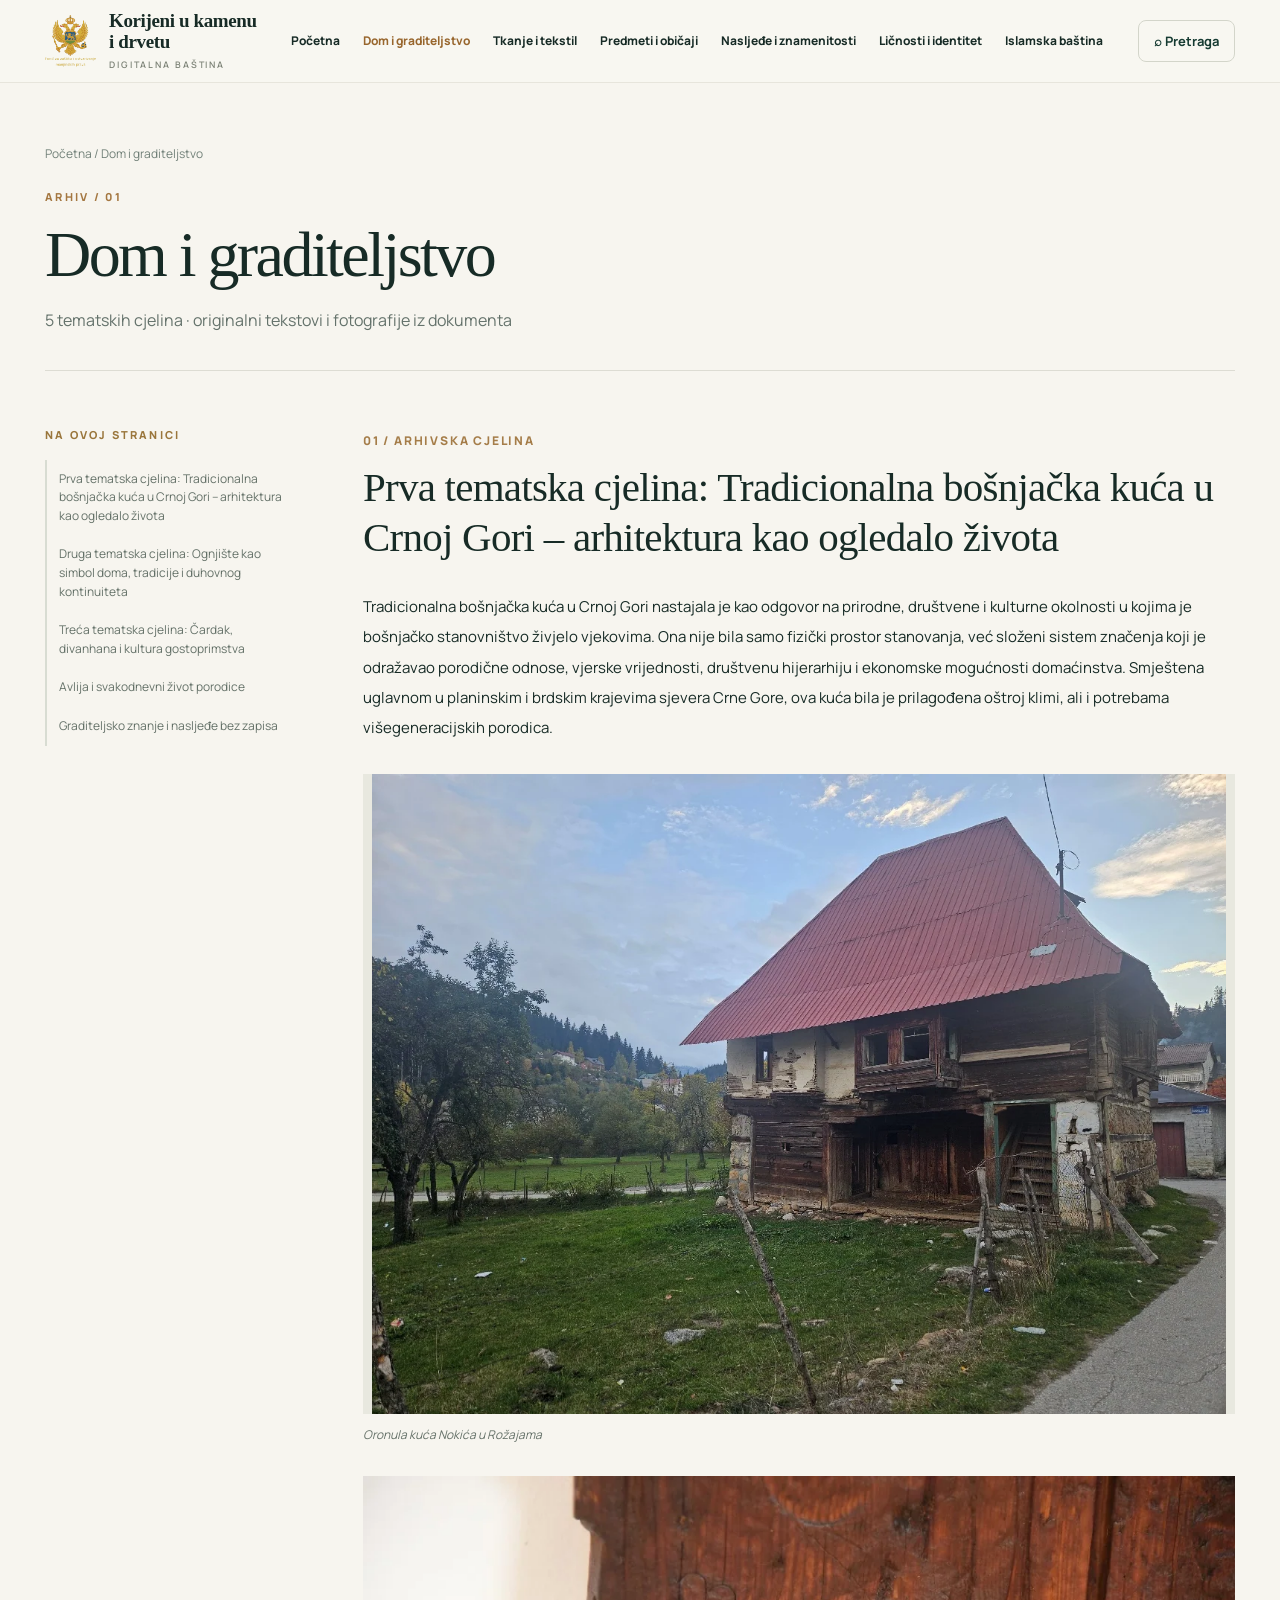
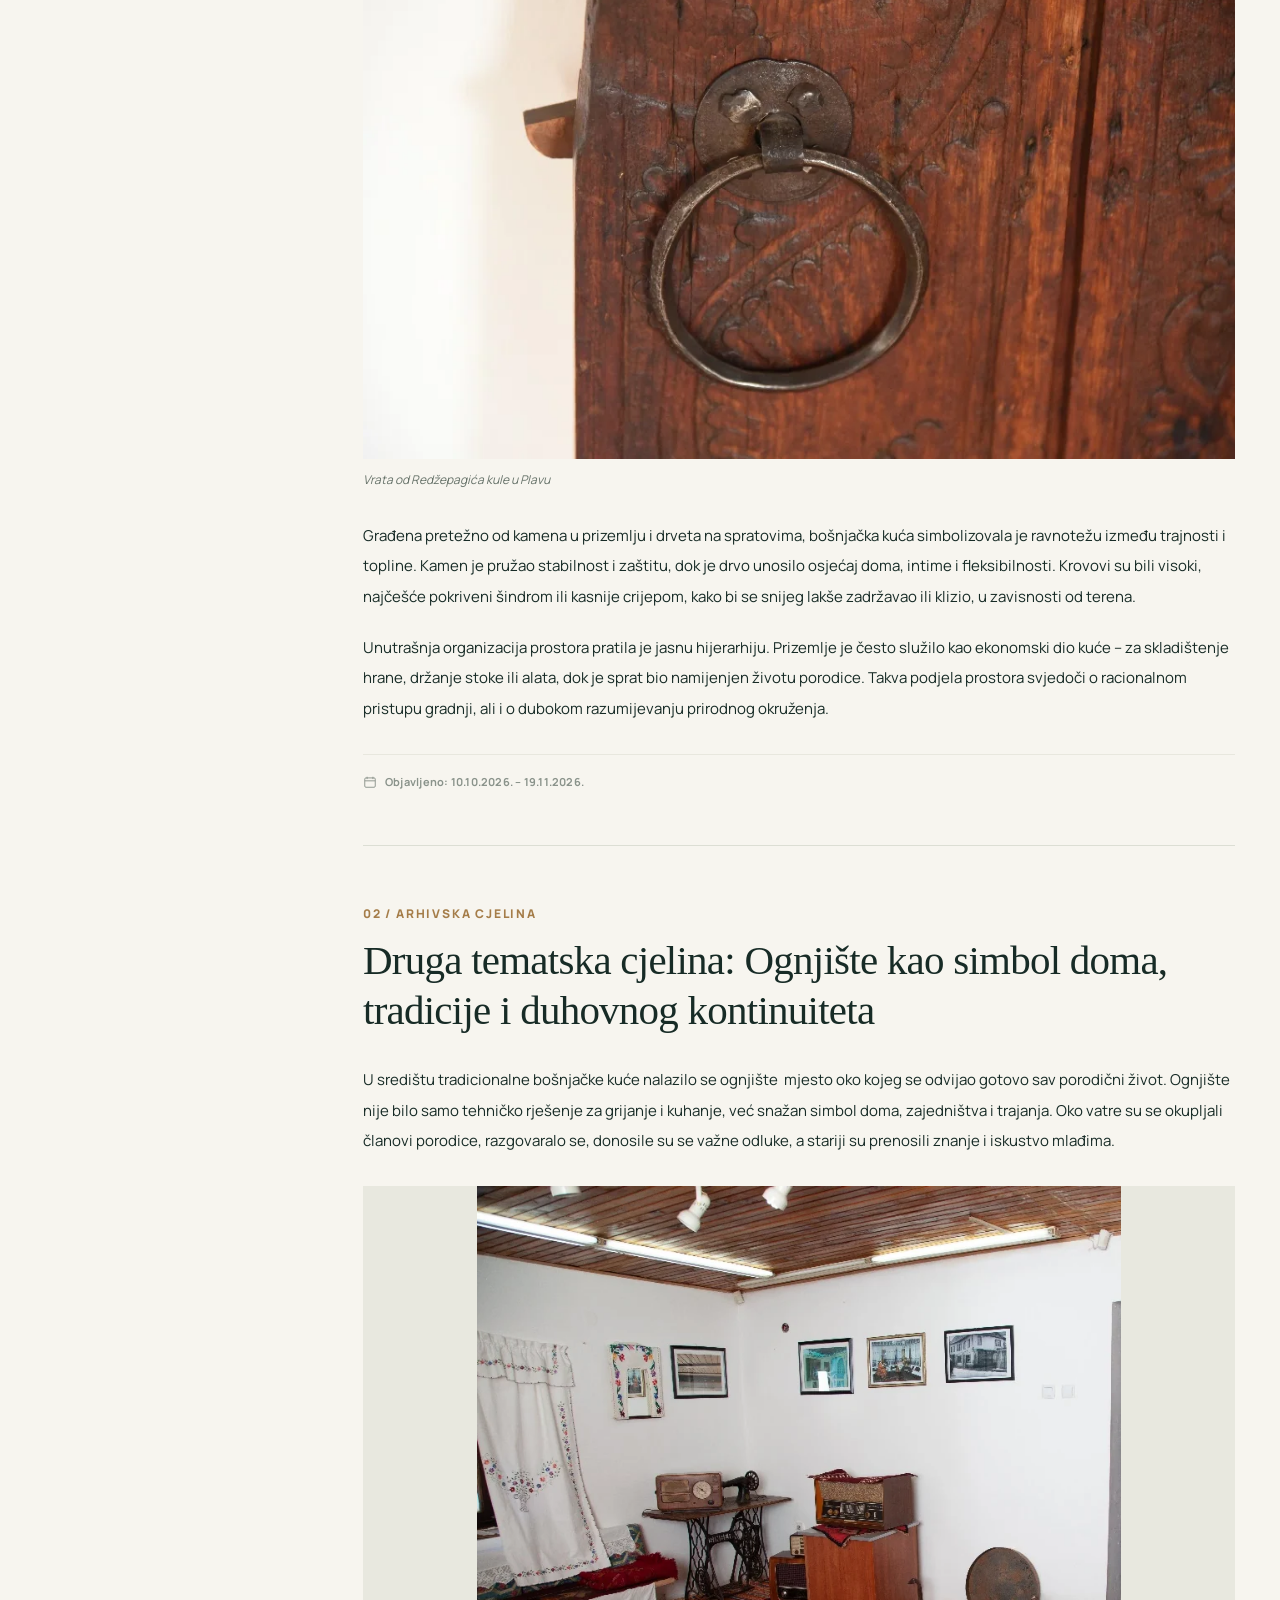
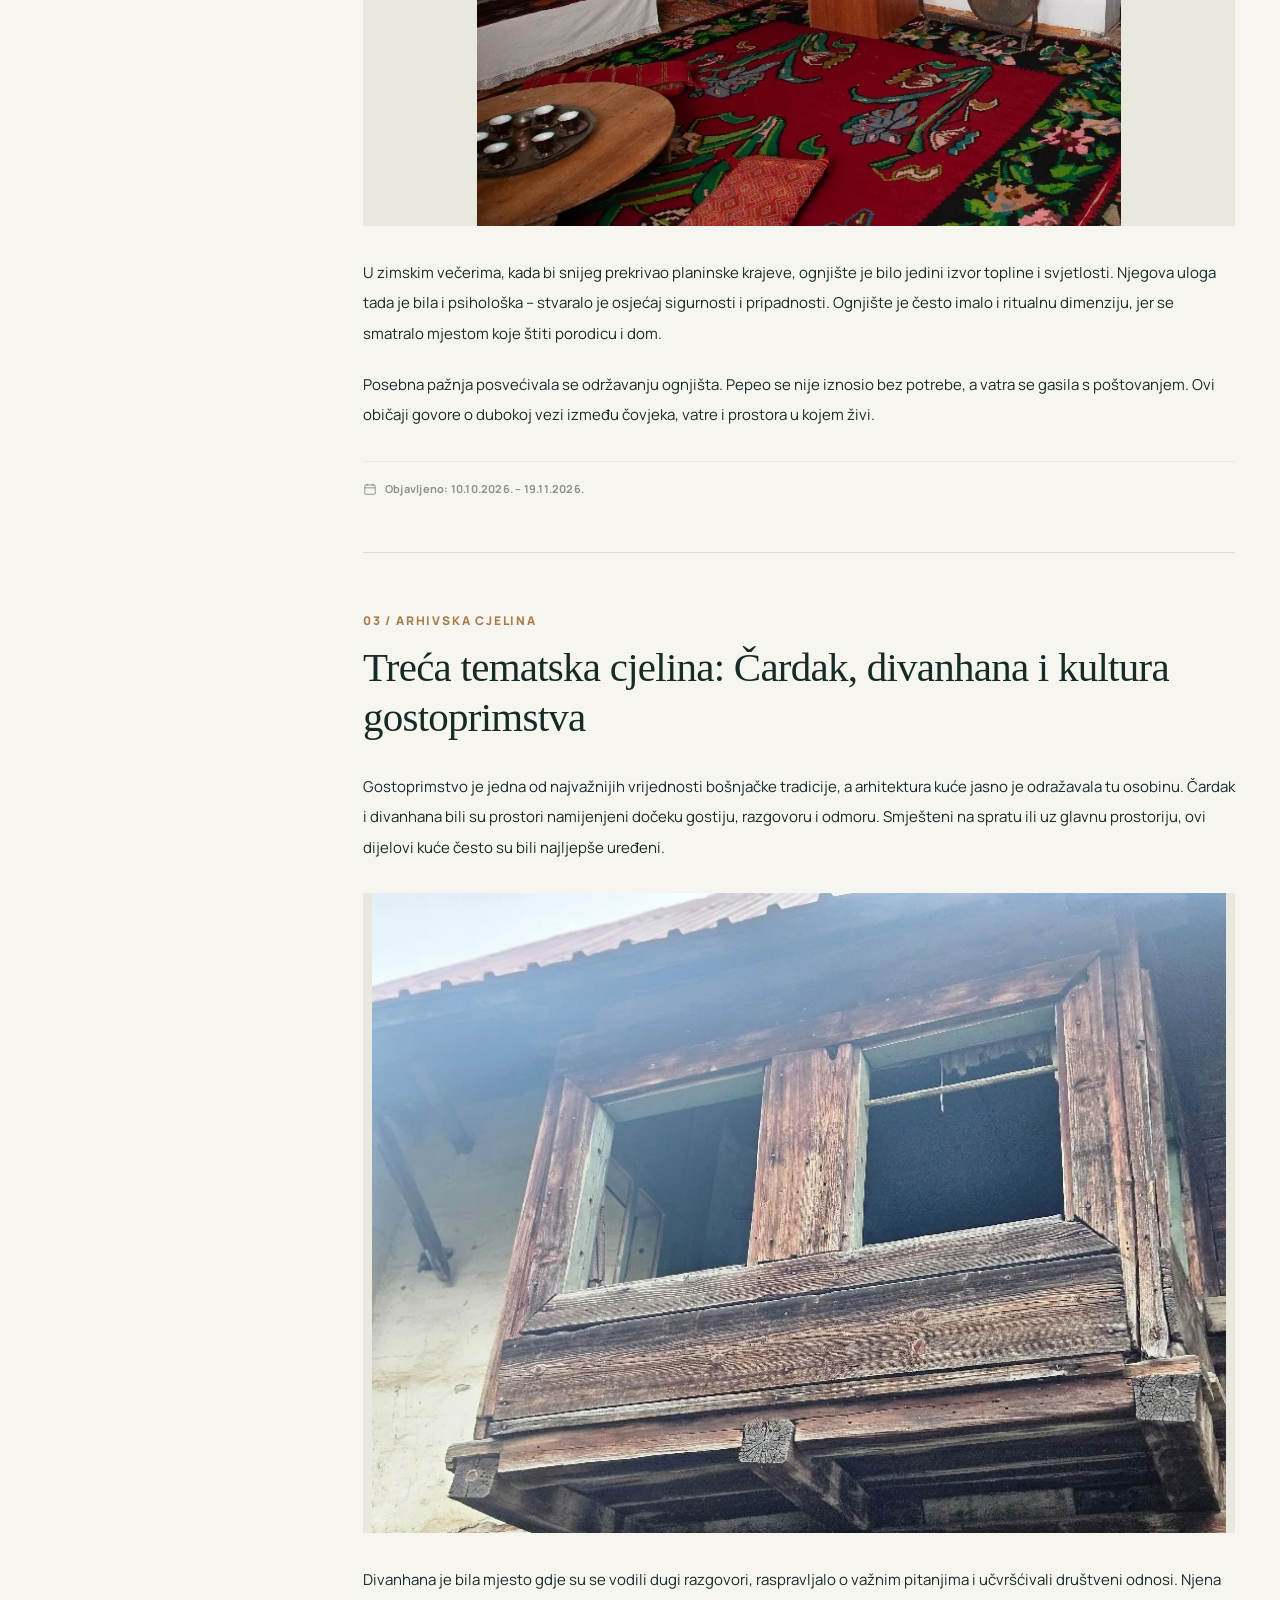
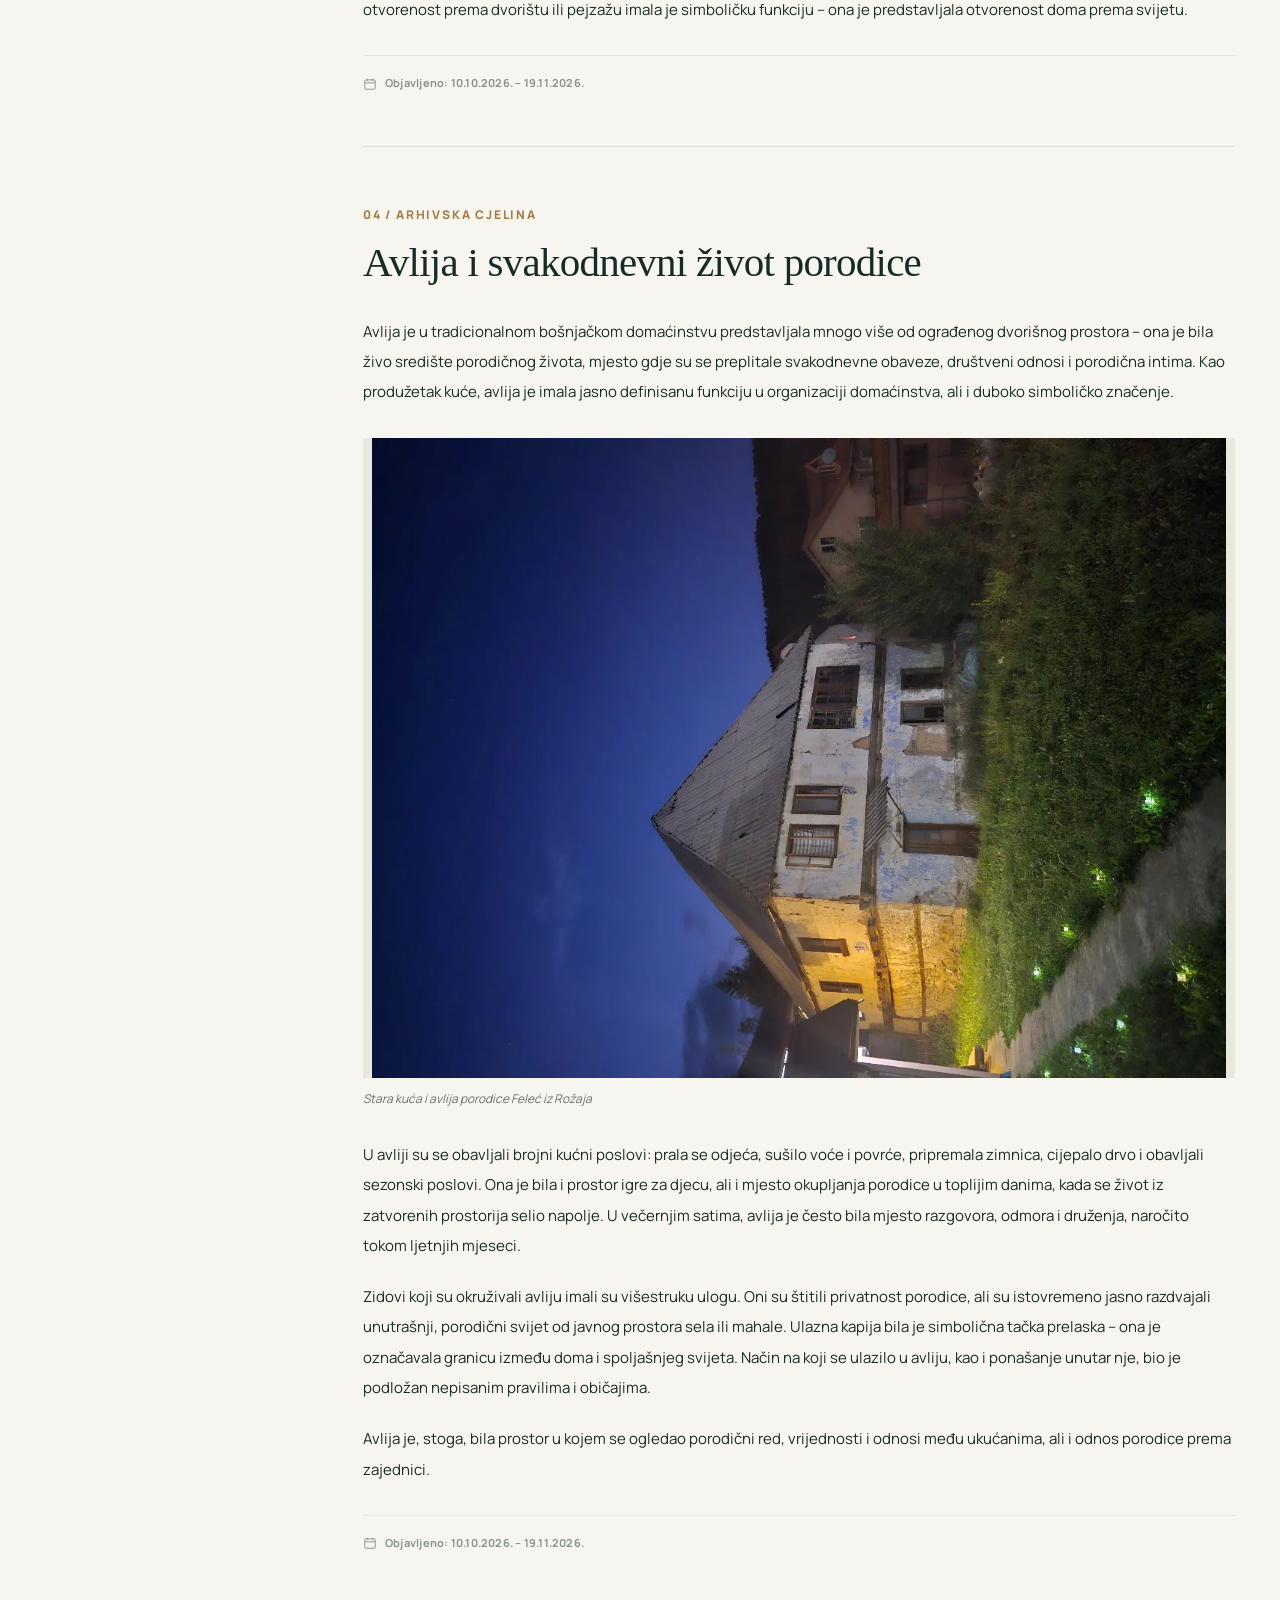
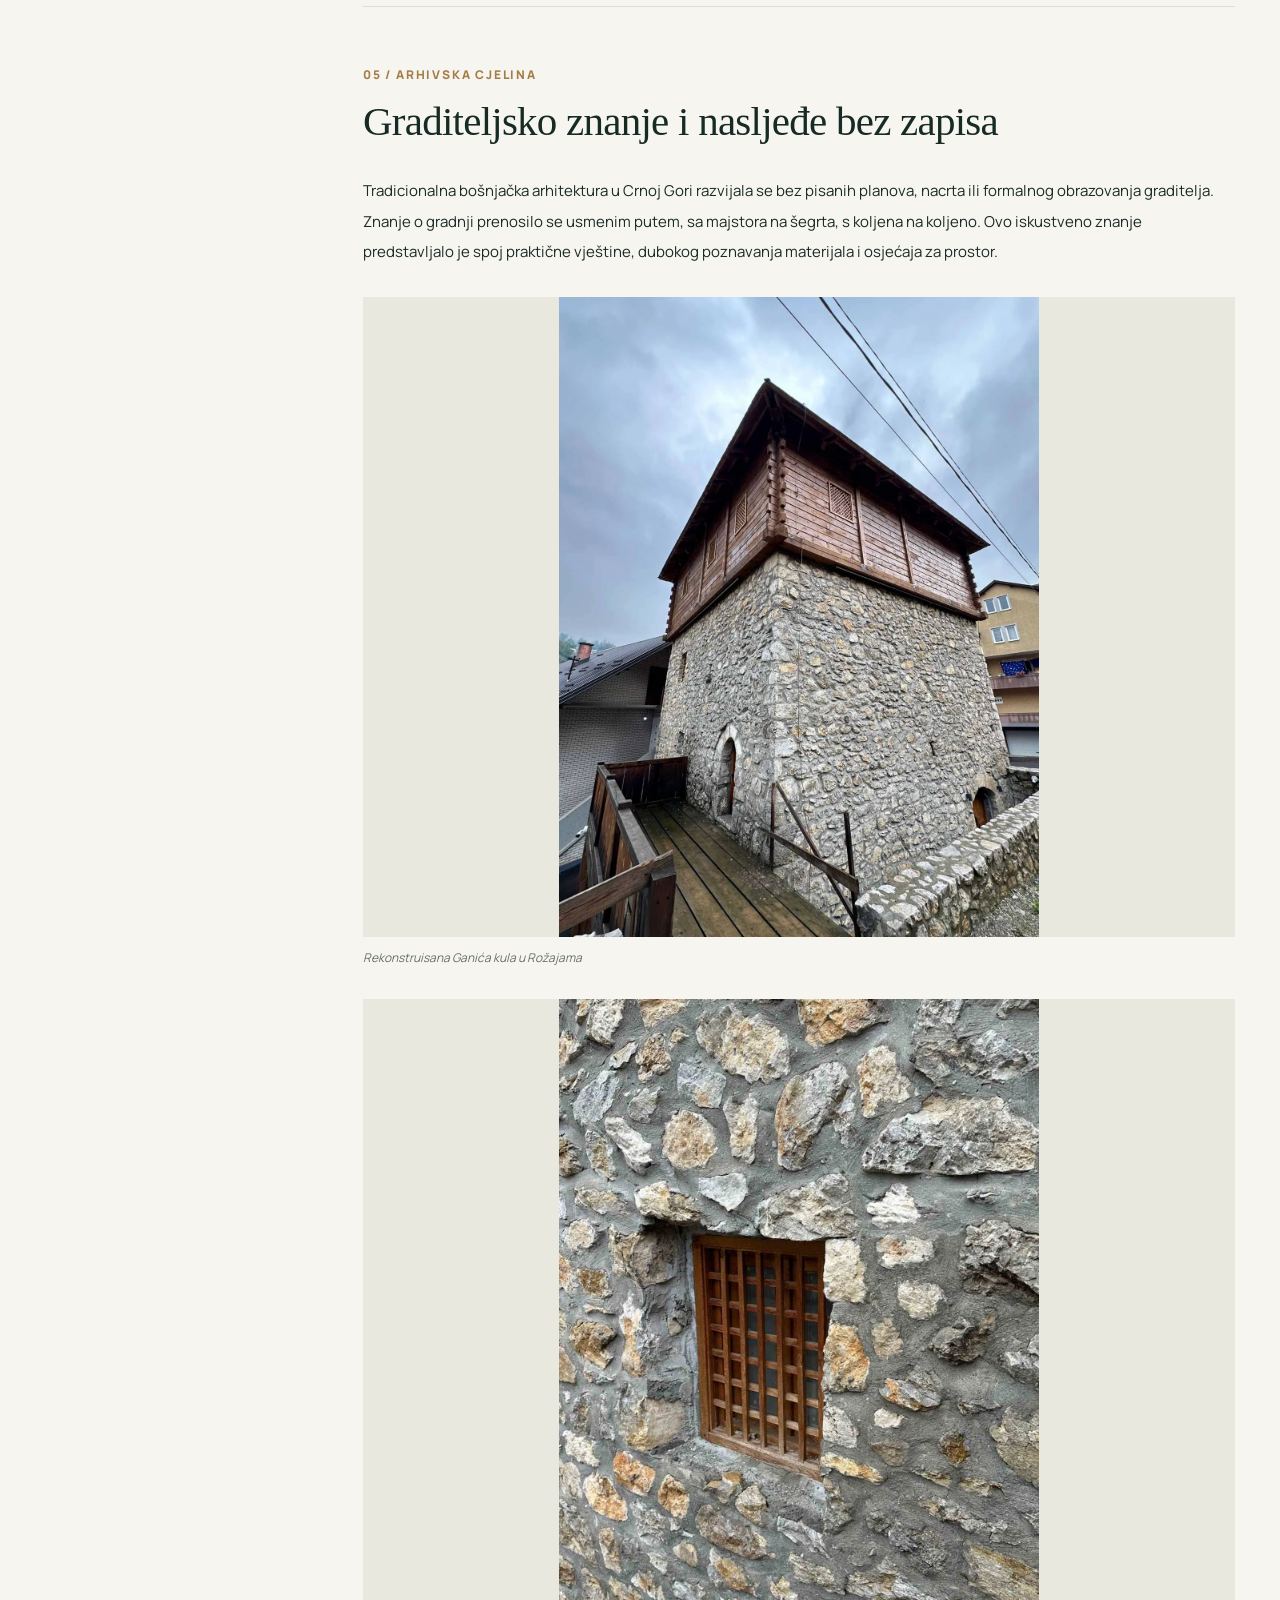
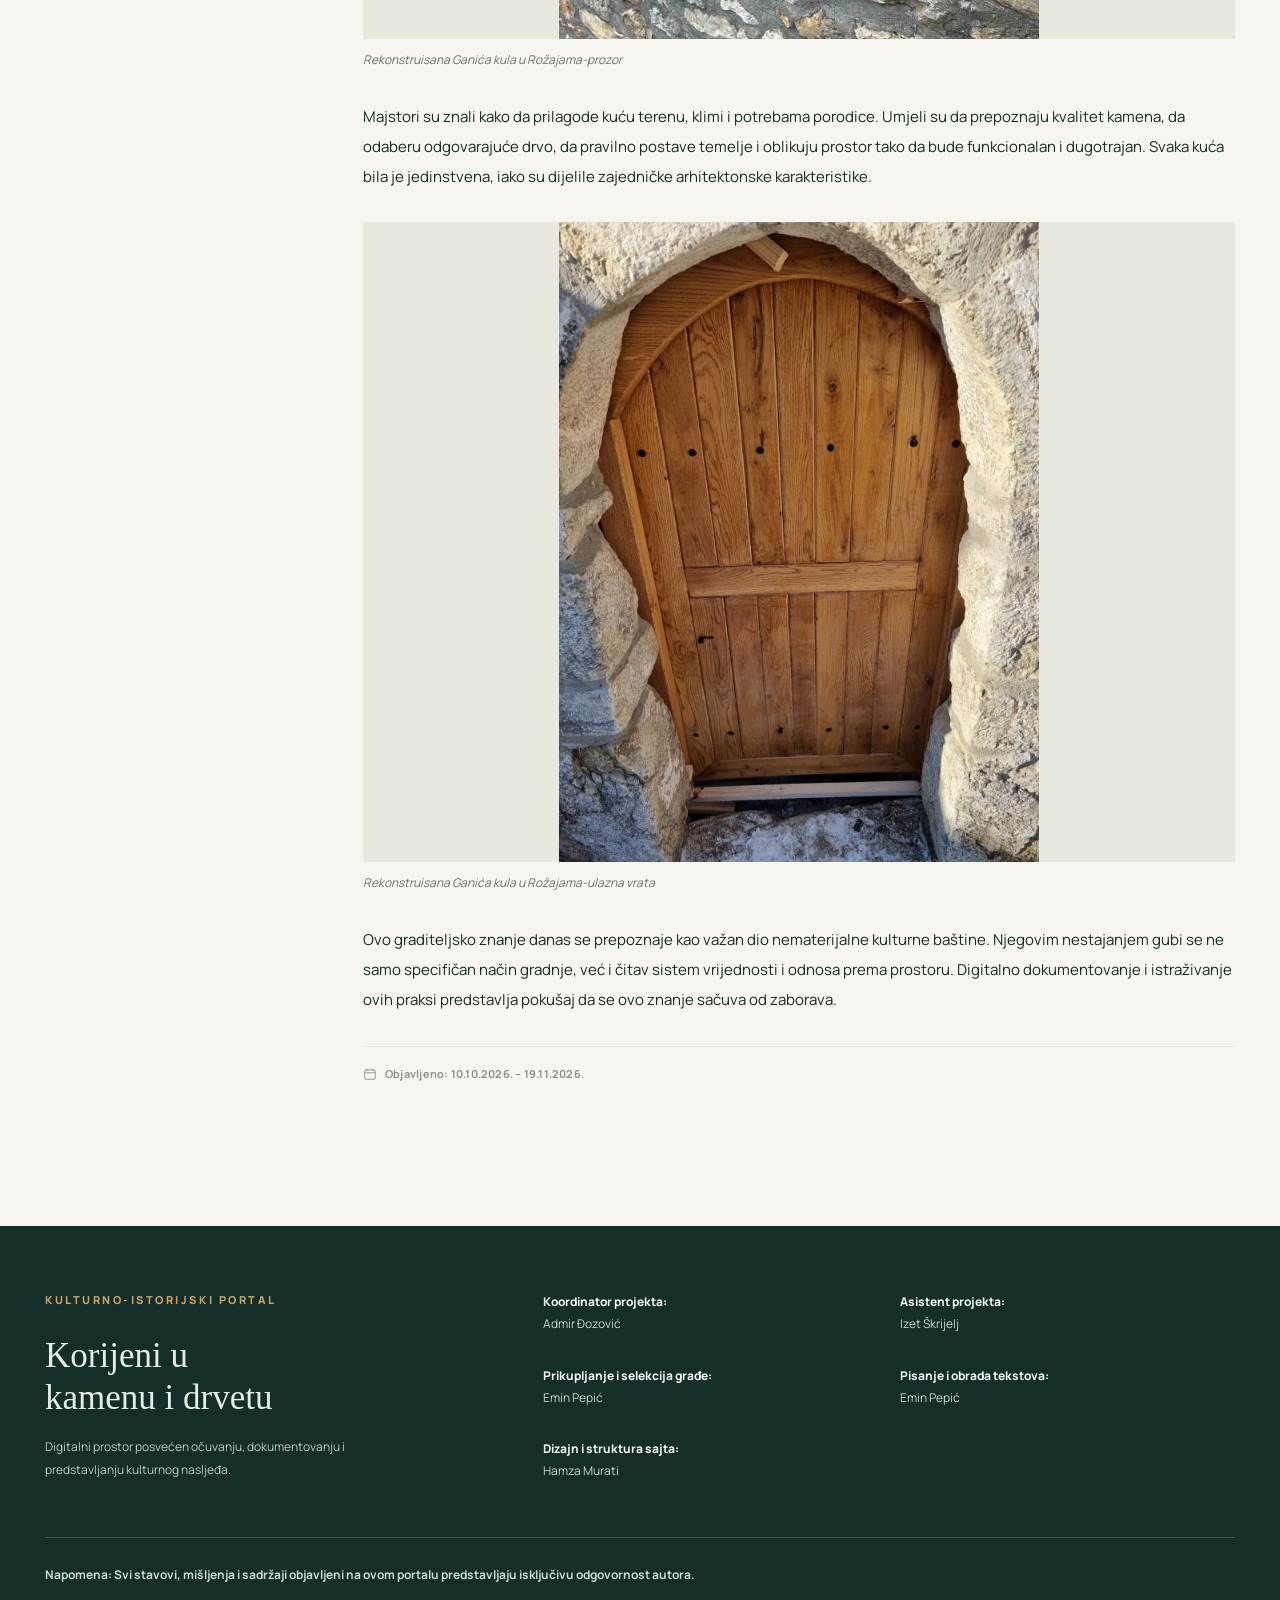
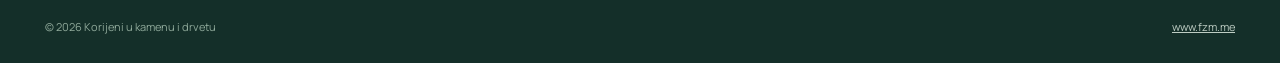
==== dom-i-graditeljstvo.html @ f93236d7 "Add files via upload" ====
<!doctype html><html lang="bs"><head><meta charset="UTF-8"><meta name="viewport" content="width=device-width, initial-scale=1"><meta name="description" content="Istražite dom i graditeljstvo kroz originalne arhivske zapise i fotografije."><meta name="theme-color" content="#163b32"><meta property="og:type" content="website"><meta property="og:title" content="Dom i graditeljstvo | Korijeni u kamenu i drvetu"><meta property="og:description" content="Istražite dom i graditeljstvo kroz originalne arhivske zapise i fotografije."><title>Dom i graditeljstvo | Korijeni u kamenu i drvetu</title><link rel="icon" href="favicon.svg" type="image/svg+xml"><link rel="stylesheet" href="styles.css"><script defer src="data/content.js"></script><script defer src="app.js"></script></head><body data-page="dom-i-graditeljstvo"><div id="app"></div><noscript><div class="noscript">Za prikaz ovog arhiva potrebno je omogućiti JavaScript. Svi izvorni tekstovi dostupni su i u datoteci data/content.json.</div></noscript></body></html>
---- styles.css ----
@import url('https://fonts.googleapis.com/css2?family=DM+Sans:wght@400;500;600;700&family=Manrope:wght@400;500;600;700;800&display=swap');
:root{--paper:#f7f5ef;--white:#fffefa;--ink:#172b26;--muted:#61716a;--line:#dddcd3;--forest:#163b32;--forest2:#244e42;--gold:#be8b48;--serif:Georgia,'Times New Roman',serif;--sans:'Manrope','DM Sans',system-ui,sans-serif}*{box-sizing:border-box}html{scroll-behavior:smooth;scroll-padding-top:100px}body{margin:0;color:var(--ink);font-family:var(--sans);background:var(--paper);line-height:1.72}button,input{font:inherit}a{color:inherit}a:focus-visible,button:focus-visible,input:focus-visible{outline:3px solid #d19e50;outline-offset:3px}.skip{position:absolute;left:-999px;top:0;background:white;padding:12px;z-index:999}.skip:focus{left:12px}.container{width:min(1190px,calc(100% - 48px));margin:auto}.site-header{position:sticky;top:0;z-index:40;background:#f8f7f1f2;backdrop-filter:blur(14px);border-bottom:1px solid #e7e5dc}.topbar{display:flex;gap:22px;align-items:center;justify-content:space-between;min-height:82px}.brand{display:flex;align-items:center;gap:13px;text-decoration:none;max-width:330px}.brand-icon{display:grid;place-items:center;width:46px;height:46px;border:1.5px solid var(--gold);border-radius:50%;color:var(--forest);font:32px var(--serif);flex-shrink:0}.brand-text{font-family:var(--serif);font-size:19px;line-height:1.1;font-weight:700;letter-spacing:-.02em}.brand-small{display:block;color:#7d8377;text-transform:uppercase;font:600 9px var(--sans);letter-spacing:.21em;margin-top:5px}.nav{display:flex;align-items:center;gap:23px}.nav a{text-decoration:none;font-size:12px;font-weight:750;white-space:nowrap;transition:color .2s}.nav a:hover,.nav a[aria-current=page]{color:#98662d}.actions{display:flex;align-items:center;gap:10px}.search-trigger,.menu-trigger{border:1px solid #d3d5ca;background:transparent;color:var(--forest);height:42px;border-radius:8px;padding:0 15px;cursor:pointer;font-size:13px;font-weight:700}.menu-trigger{display:none}.hero{position:relative;background:#17382f;color:white;overflow:hidden}.hero-image{position:absolute;inset:0;width:100%;height:100%;object-fit:cover;opacity:.31;filter:saturate(.68)}.hero:after{content:'';position:absolute;inset:0;background:linear-gradient(90deg,#17382feb 0%,#17382fd8 45%,#17382f38 100%)}.hero-inner{min-height:540px;position:relative;z-index:1;display:flex;align-items:center;padding:75px 0 90px}.hero-copy{max-width:690px}.eyebrow{font-size:11px;text-transform:uppercase;letter-spacing:.23em;font-weight:800;color:#cda263;display:block;margin-bottom:25px}.hero h1{font-family:var(--serif);font-weight:400;letter-spacing:-.04em;font-size:clamp(48px,6vw,86px);line-height:1.06;margin:0 0 23px}.hero p{max-width:595px;color:#e0e6dc;font-size:16px;line-height:1.9}.btn{display:inline-flex;align-items:center;gap:14px;background:#d9b078;color:#20382f;font-size:13px;font-weight:800;letter-spacing:.02em;padding:14px 23px;border-radius:4px;text-decoration:none;margin-top:20px;transition:transform .2s,background .2s}.btn:hover{transform:translateY(-2px);background:#efc58b}.section-header{display:flex;align-items:end;justify-content:space-between;gap:25px;margin-bottom:27px}.kicker{text-transform:uppercase;letter-spacing:.21em;font-size:11px;color:#a47741;font-weight:800;display:block;margin-bottom:12px}h2.display{font:400 clamp(30px,4vw,49px)/1.13 var(--serif);letter-spacing:-.025em;margin:0}.intro{padding:73px 0 35px}.intro p{max-width:770px;color:#57665e;margin:15px 0 0}.section-grid{display:grid;grid-template-columns:repeat(3,minmax(0,1fr));gap:24px;padding:14px 0 75px}.category-card{display:block;text-decoration:none;background:#fff;border:1px solid #e4e1d6;transition:transform .2s,box-shadow .2s;overflow:hidden}.category-card:hover{transform:translateY(-4px);box-shadow:0 15px 35px #183c2f16}.category-image{height:195px;width:100%;object-fit:cover;background:#e4e5dd}.category-body{padding:24px 23px 27px}.category-count{font-size:11px;text-transform:uppercase;letter-spacing:.14em;color:#9c773e;font-weight:700}.category-title{display:block;font:400 28px/1.16 var(--serif);margin:10px 0 18px}.category-link{font-size:12px;font-weight:800;color:var(--forest2)}.quote-strip{background:#e8e9df;padding:55px 0;border-top:1px solid #dedfd4}.quote-strip blockquote{font:italic 30px/1.45 var(--serif);margin:0;max-width:900px}.quote-strip small{display:block;margin-top:16px;color:#718079;font-size:12px}.page-heading{padding:61px 0 35px;border-bottom:1px solid var(--line)}.breadcrumb{font-size:12px;color:#718078;margin-bottom:23px}.breadcrumb a{text-decoration:none}.page-heading h1{font:400 clamp(40px,5vw,66px)/1.12 var(--serif);letter-spacing:-.04em;margin:0 0 17px}.page-heading p{color:#64726b;margin:0}.reading-layout{display:grid;grid-template-columns:255px minmax(0,1fr);gap:63px;padding-top:55px;padding-bottom:90px}.toc{align-self:start;position:sticky;top:120px}.toc-title{font-size:11px;text-transform:uppercase;letter-spacing:.2em;color:#9a763c;font-weight:800;margin-bottom:15px}.toc a{display:block;text-decoration:none;font-size:12px;line-height:1.55;padding:10px 12px;border-left:2px solid #d8dcd2;color:#647168}.toc a:hover{border-color:#a57b46;color:#173c32}.article-section{padding:0 0 53px;margin-bottom:53px;border-bottom:1px solid #dcded4}.article-section:last-child{margin-bottom:0;border:0}.article-index{color:#a57d49;font-size:12px;font-weight:800;letter-spacing:.15em}.article-section h2{font:400 clamp(30px,3.2vw,44px)/1.22 var(--serif);letter-spacing:-.018em;margin:10px 0 29px}.article-section p{font-size:15px;line-height:2.02;margin:0 0 21px;white-space:pre-wrap;overflow-wrap:anywhere}.article-section figure{margin:30px 0 32px}.archive-image{border:0;background:#ede9df;padding:0;display:block;cursor:zoom-in;width:100%;line-height:0}.archive-image img{width:100%;height:auto;max-height:640px;object-fit:contain;display:block;background:#e8e8df}.article-section figcaption{font-size:12px;color:#667269;margin-top:11px;line-height:1.6;font-style:italic}.publish-date{display:flex;align-items:center;gap:8px;color:#8a938b;font-size:11px;font-weight:700;letter-spacing:.02em;margin-top:30px;padding-top:18px;border-top:1px solid #e8e7de}.publish-date svg{width:14px;height:14px}.site-footer{background:#142f29;color:#e6ece6;padding:65px 0 27px}.footer-top{display:grid;grid-template-columns:1fr 1.6fr;gap:65px;padding-bottom:43px;border-bottom:1px solid #ffffff30}.footer-name{font:400 35px/1.2 var(--serif);margin:8px 0 17px}.footer-description{font-size:12px;color:#bbccc2;line-height:1.9;max-width:340px}.credits{display:grid;grid-template-columns:1fr 1fr;gap:18px 23px}.credit{font-size:12px;color:#cad8d0;line-height:1.8}.credit strong{display:block;font-weight:750;color:#f3f7f2}.footer-note{padding:26px 0 10px;font-size:12px;line-height:1.8;color:#d0d8d2}.footer-bottom{display:flex;justify-content:space-between;gap:15px;color:#8fa99a;font-size:11px;padding-top:22px}.footer-bottom a{color:#becdc3}.search-backdrop,.lightbox{position:fixed;inset:0;background:#0b1d19e8;z-index:90;display:none;align-items:flex-start;justify-content:center;padding:9vh 20px 20px}.search-backdrop.open,.lightbox.open{display:flex}.search-panel{width:min(760px,100%);background:#fcfaf5;border-radius:9px;max-height:82vh;display:flex;flex-direction:column;overflow:hidden;box-shadow:0 30px 80px #0004}.search-head{padding:25px 28px 16px;display:flex;align-items:center;justify-content:space-between}.search-head h2{font:400 28px var(--serif);margin:0}.close-btn{border:0;background:transparent;font-size:28px;cursor:pointer;color:inherit;padding:0 6px}.search-field{margin:0 28px 18px;padding:15px 17px;border:1px solid #cdd2c9;border-radius:4px;background:white;outline:none}.search-results{padding:0 28px 28px;overflow-y:auto}.search-result{display:block;text-decoration:none;padding:15px 0;border-top:1px solid #e6e4dd}.search-result b{display:block;font:400 20px var(--serif)}.search-result small{font-size:11px;color:#9b7439}.search-result p{margin:5px 0 0;font-size:12px;color:#68776c}.lightbox{align-items:center;flex-direction:column;padding:48px 20px;background:#06140ef5}.lightbox img{max-width:min(1400px,96vw);max-height:75vh;object-fit:contain}.lightbox-caption{color:#fff;max-width:850px;text-align:center;margin-top:14px;font:italic 14px var(--serif)}.lightbox .close-btn{position:absolute;right:25px;top:16px;color:#fff;font-size:38px}.lightbox-original{margin-top:13px;color:#e4d2b3;font-size:12px}.empty{padding:25px 0;font-size:13px;color:#6d776d}.archive-stats{display:flex;gap:40px;flex-wrap:wrap;margin-top:34px}.stat strong{font:400 32px var(--serif);display:block}.stat span{color:#8c9d91;text-transform:uppercase;letter-spacing:.13em;font-size:10px}.utilitybar{display:flex;justify-content:flex-end;margin-top:15px}.utilitybar button{border:1px solid #d5d7cb;padding:8px 12px;background:transparent;color:#57685e;cursor:pointer;font-size:11px}.noscript{padding:24px;background:#fff2d0;text-align:center}
@media(max-width:1080px){.nav{gap:11px}.nav a{font-size:11px}.brand{max-width:280px}.reading-layout{gap:35px;grid-template-columns:210px minmax(0,1fr)}}@media(max-width:880px){.menu-trigger{display:inline-block}.nav{display:none;position:absolute;top:82px;left:0;right:0;background:#f8f7f1;box-shadow:0 18px 22px #0002;padding:15px 24px 25px;flex-direction:column;align-items:stretch;gap:0}.nav.open{display:flex}.nav a{font-size:14px;padding:10px 0}.reading-layout{grid-template-columns:1fr}.toc{position:static;display:flex;flex-wrap:wrap;gap:6px}.toc-title{width:100%}.toc a{border:1px solid #d9dad0;border-radius:3px;padding:8px}.section-grid{grid-template-columns:repeat(2,minmax(0,1fr))}.footer-top{gap:28px}}@media(max-width:620px){.container{width:calc(100% - 36px)}.topbar{min-height:72px}.brand-icon{width:37px;height:37px;font-size:26px}.brand-text{font-size:16px}.brand-small{font-size:8px}.search-trigger{padding:0 10px;font-size:11px}.menu-trigger{padding:0 10px}.nav{top:72px}.hero-inner{min-height:490px;padding:58px 0}.hero h1{font-size:54px}.hero p{font-size:14px}.intro{padding-top:50px}.section-grid{grid-template-columns:1fr;gap:17px;padding-bottom:55px}.category-image{height:220px}.footer-top{grid-template-columns:1fr;gap:23px}.credits{grid-template-columns:1fr}.page-heading{padding:45px 0 28px}.reading-layout{padding-top:35px}.article-section h2{font-size:32px}.article-section p{font-size:14px}.quote-strip blockquote{font-size:23px}.footer-bottom{flex-direction:column}.archive-stats{gap:25px}}@media(prefers-reduced-motion:reduce){html{scroll-behavior:auto}*,*:before,*:after{transition:none!important;animation:none!important}}

/* Originalni logotip Fonda: zadrzan izvorni odnos dimenzija 200:215. */
.brand-logo{display:block;width:51px;height:auto;aspect-ratio:200/215;object-fit:contain;flex-shrink:0}
@media(max-width:620px){.brand-logo{width:39px}.brand{gap:9px}.brand-text{font-size:15px}}
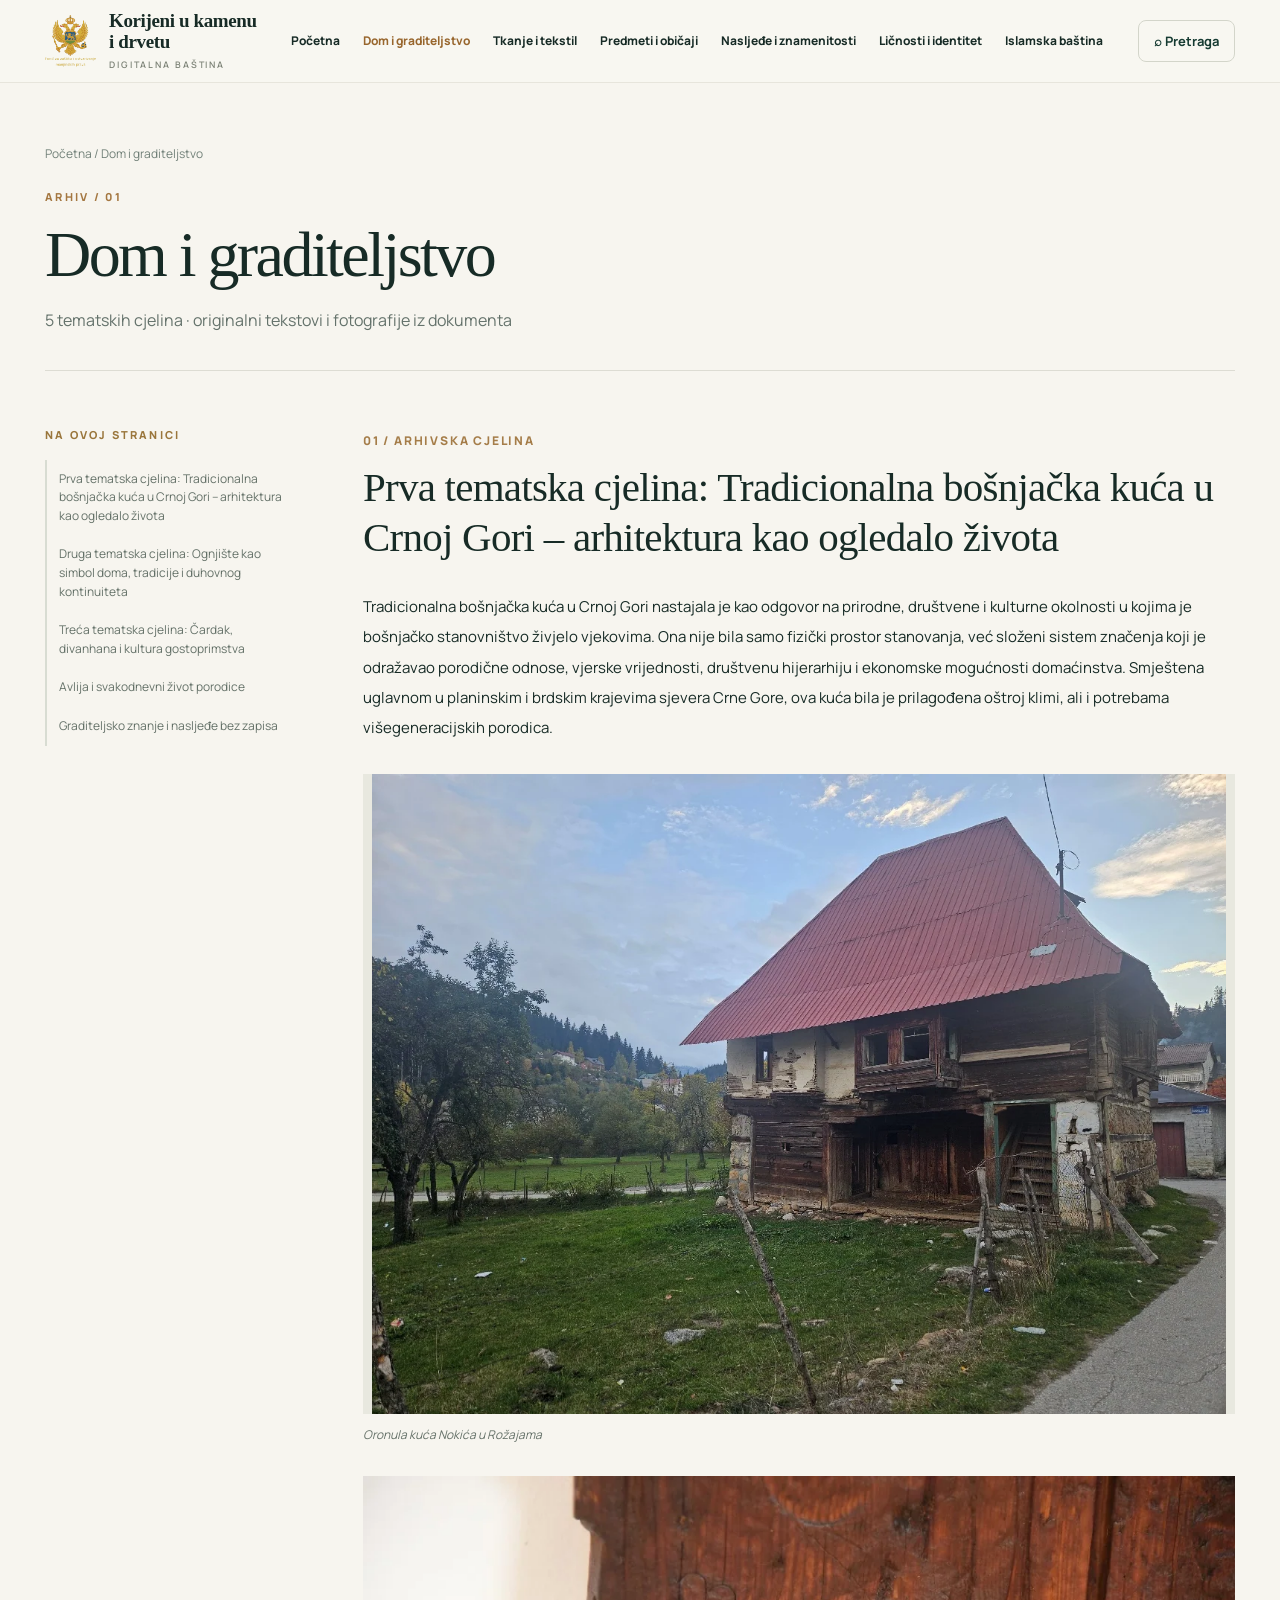
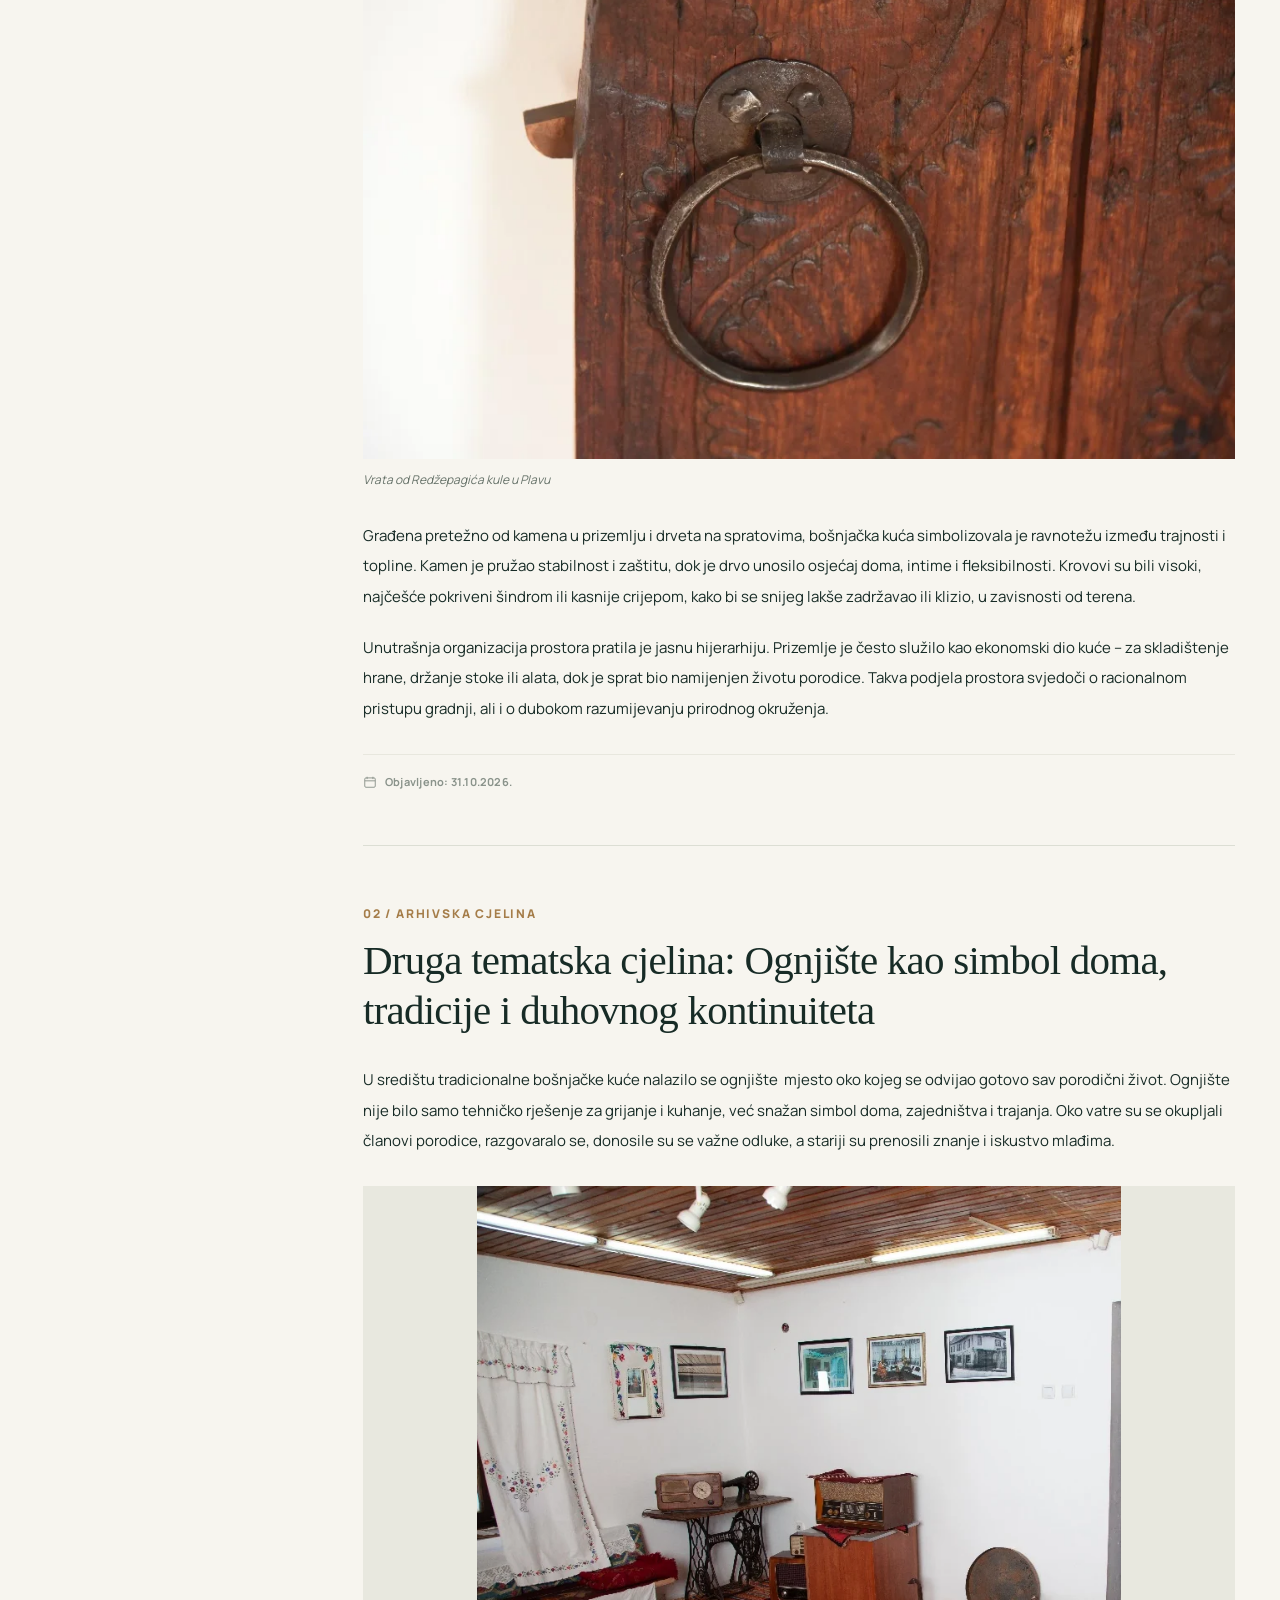
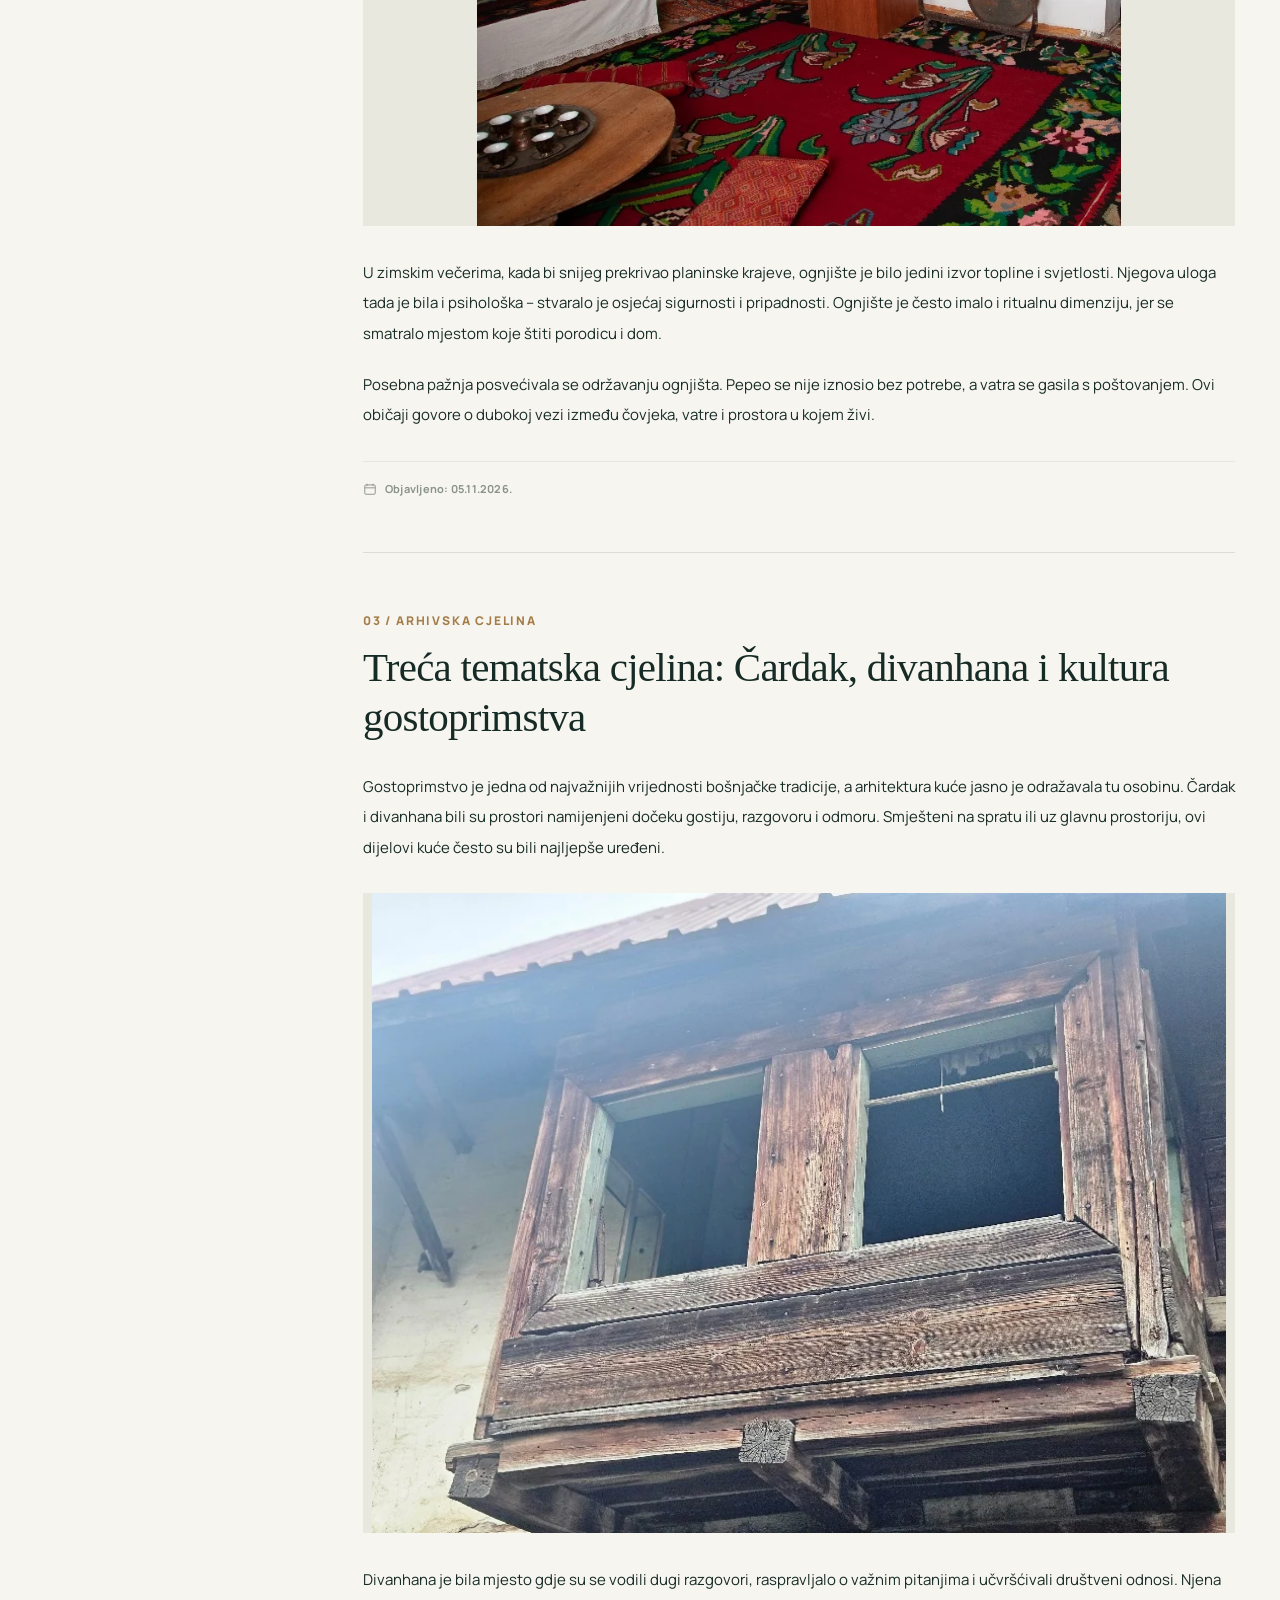
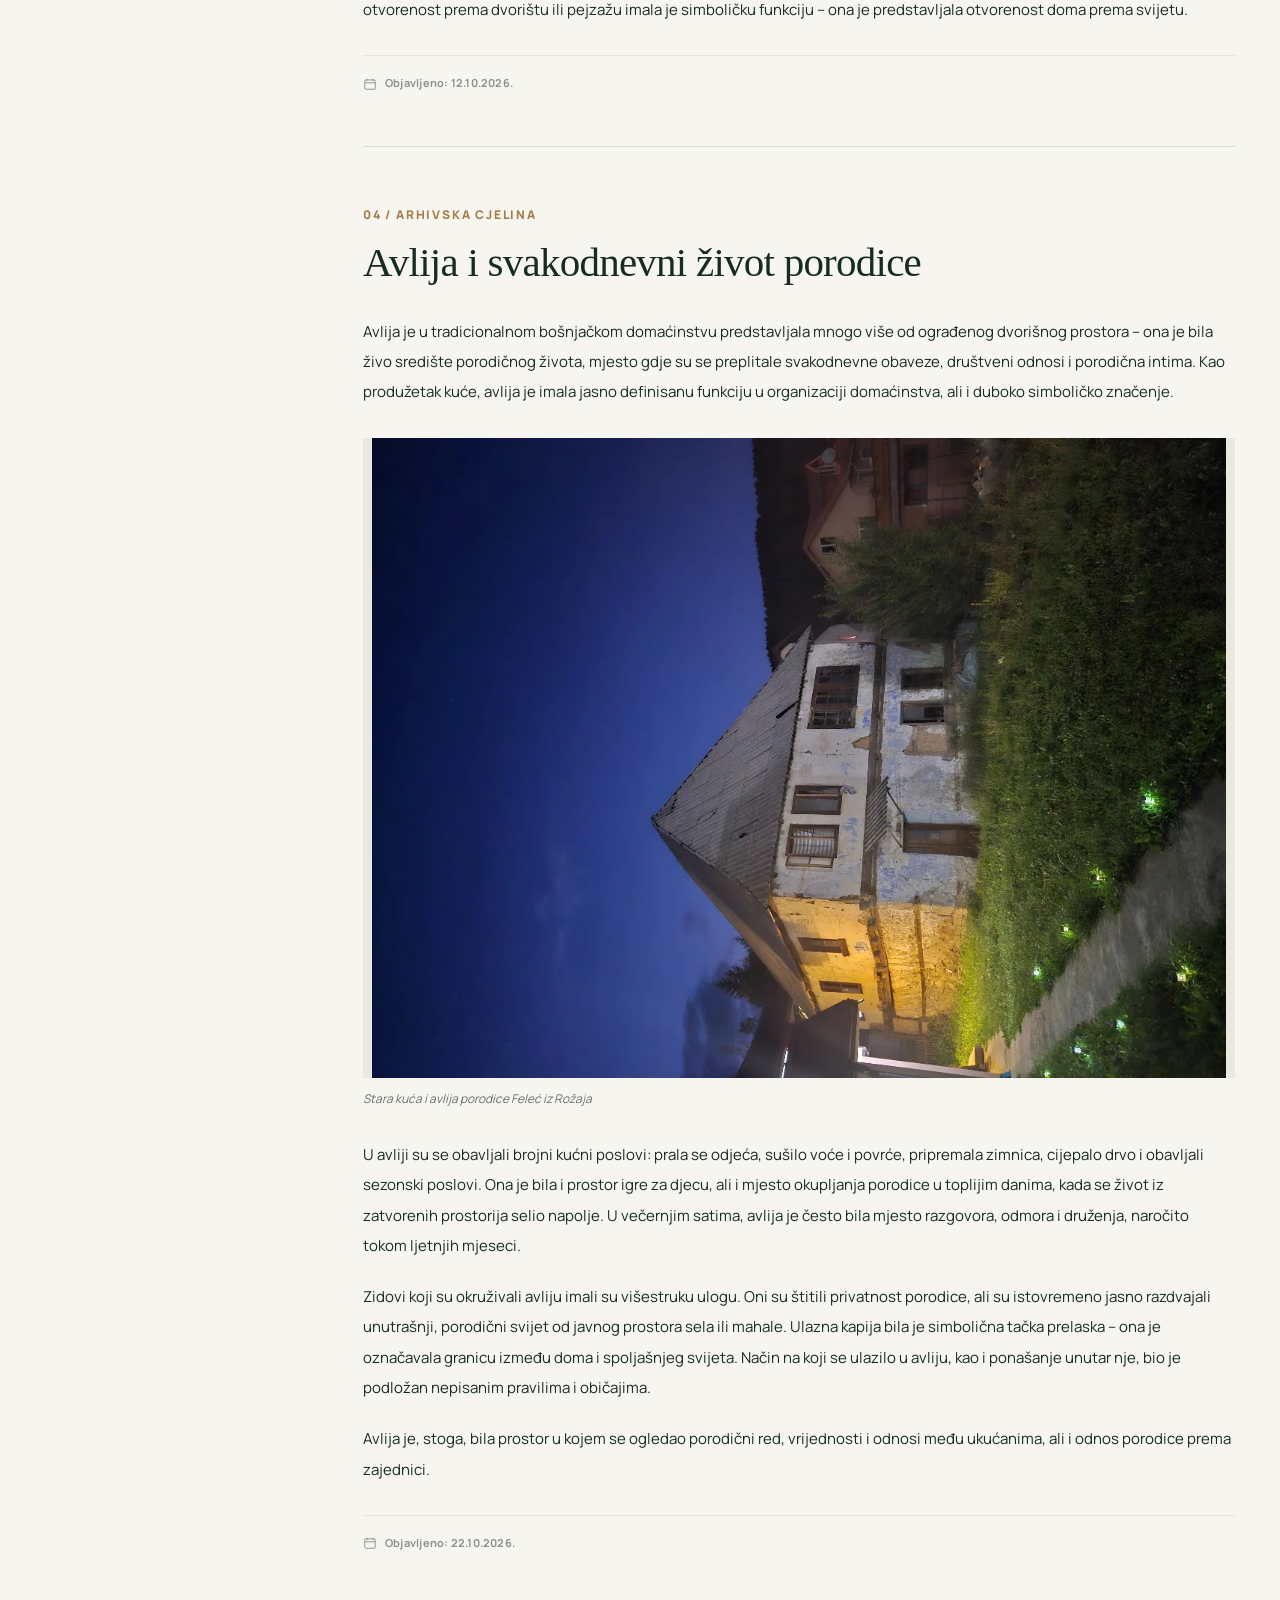
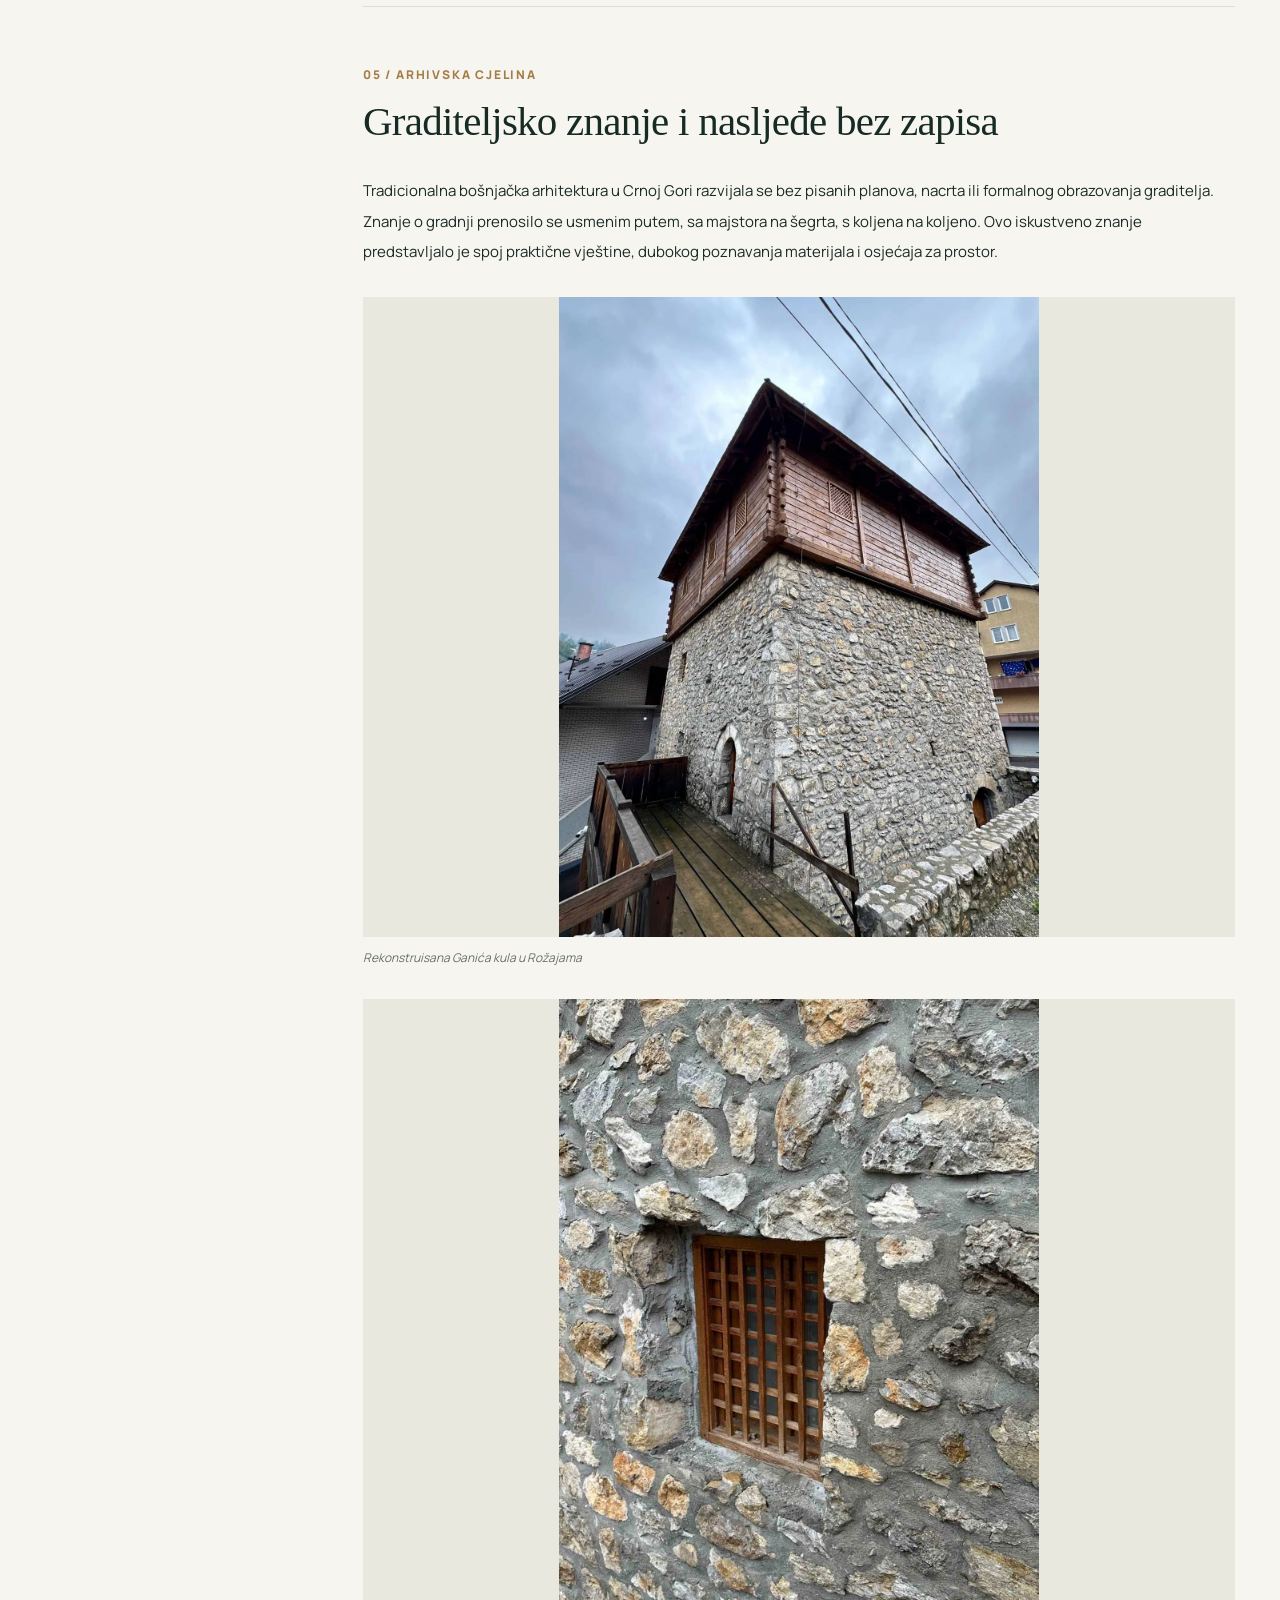
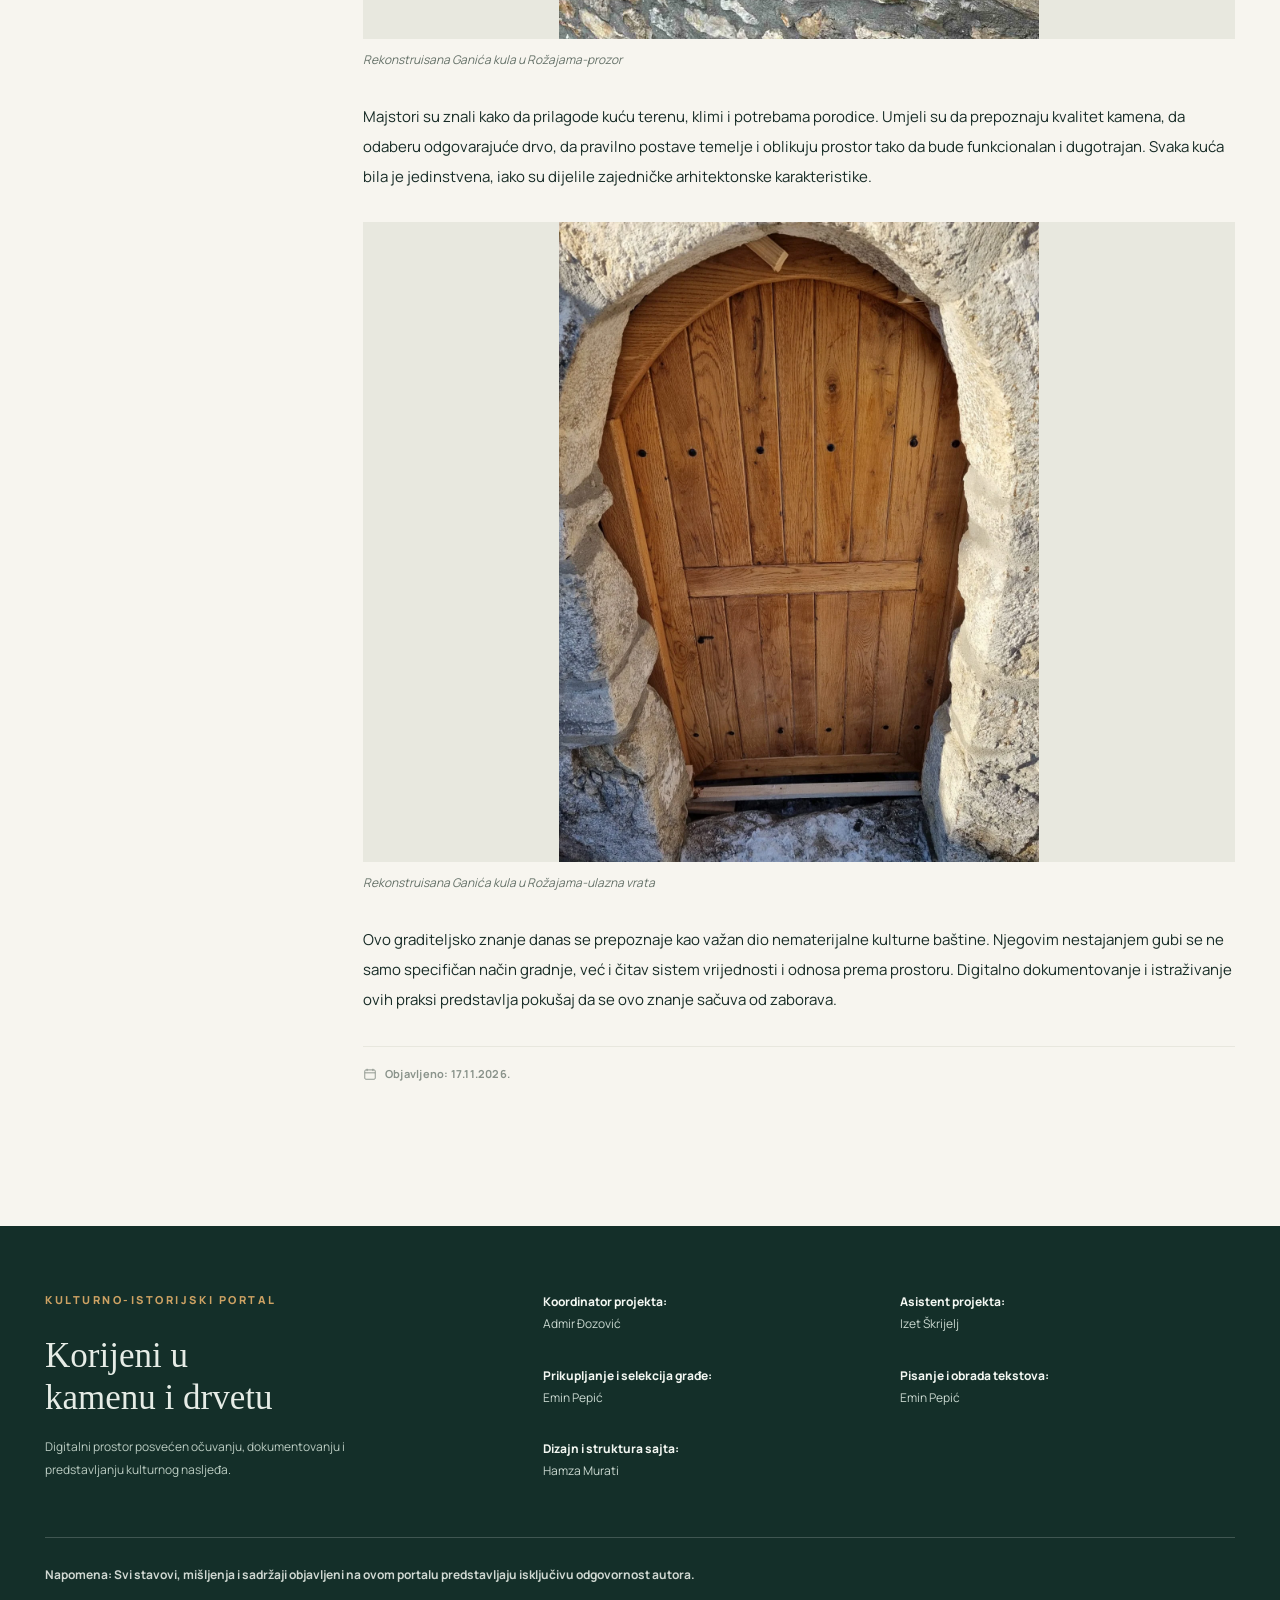
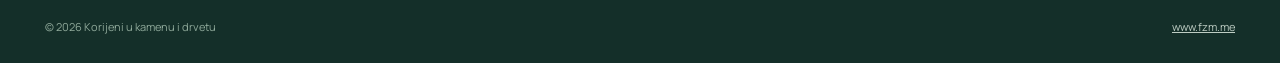
==== commit fc7a2ca6: "Add files via upload" ====
--- a/dom-i-graditeljstvo.html
+++ b/dom-i-graditeljstvo.html
@@ -1 +1,14 @@
-<!doctype html><html lang="bs"><head><meta charset="UTF-8"><meta name="viewport" content="width=device-width, initial-scale=1"><meta name="description" content="Istražite dom i graditeljstvo kroz originalne arhivske zapise i fotografije."><meta name="theme-color" content="#163b32"><meta property="og:type" content="website"><meta property="og:title" content="Dom i graditeljstvo | Korijeni u kamenu i drvetu"><meta property="og:description" content="Istražite dom i graditeljstvo kroz originalne arhivske zapise i fotografije."><title>Dom i graditeljstvo | Korijeni u kamenu i drvetu</title><link rel="icon" href="favicon.svg" type="image/svg+xml"><link rel="stylesheet" href="styles.css"><script defer src="data/content.js"></script><script defer src="app.js"></script></head><body data-page="dom-i-graditeljstvo"><div id="app"></div><noscript><div class="noscript">Za prikaz ovog arhiva potrebno je omogućiti JavaScript. Svi izvorni tekstovi dostupni su i u datoteci data/content.json.</div></noscript></body></html>+<!doctype html><html lang="bs"><head><meta charset="UTF-8"><meta name="viewport" content="width=device-width, initial-scale=1"><meta name="description" content="Istražite dom i graditeljstvo kroz originalne arhivske zapise i fotografije."><meta name="theme-color" content="#163b32"><meta property="og:type" content="website"><meta property="og:title" content="Dom i graditeljstvo | Korijeni u kamenu i drvetu"><meta property="og:description" content="Istražite dom i graditeljstvo kroz originalne arhivske zapise i fotografije."><title>Dom i graditeljstvo | Korijeni u kamenu i drvetu</title><link rel="icon" href="favicon.svg" type="image/svg+xml"><link rel="stylesheet" href="styles.css"><script defer src="data/content.js"></script><script defer src="app.js"></script></head><body data-page="dom-i-graditeljstvo"><div id="app"></div><noscript><div class="noscript">Za prikaz ovog arhiva potrebno je omogućiti JavaScript. Svi izvorni tekstovi dostupni su i u datoteci data/content.json.</div></noscript><script>
+/* Fiksni datumi sekcija, različiti za svaku tematsku cjelinu. */
+document.addEventListener('DOMContentLoaded', function () {
+  const dates = ["31.10.2026.", "05.11.2026.", "12.10.2026.", "22.10.2026.", "17.11.2026.", "14.10.2026.", "28.10.2026.", "20.10.2026.", "07.11.2026.", "12.11.2026.", "10.10.2026.", "19.11.2026.", "25.10.2026.", "16.10.2026.", "09.11.2026.", "02.11.2026.", "23.10.2026.", "15.11.2026.", "18.10.2026.", "30.10.2026.", "13.11.2026.", "13.10.2026.", "04.11.2026.", "27.10.2026.", "18.11.2026.", "21.10.2026.", "10.11.2026.", "15.10.2026."];
+  const sections = (window.PORTAL_DATA && window.PORTAL_DATA.sections) || [];
+  document.querySelectorAll('.article-section').forEach(function (element) {
+    const index = sections.findIndex(function (section) { return section.id === element.id; });
+    const label = element.querySelector('.publish-date span');
+    if (label && index >= 0 && dates[index]) {
+      label.textContent = 'Objavljeno: ' + dates[index];
+    }
+  });
+});
+</script></body></html>
